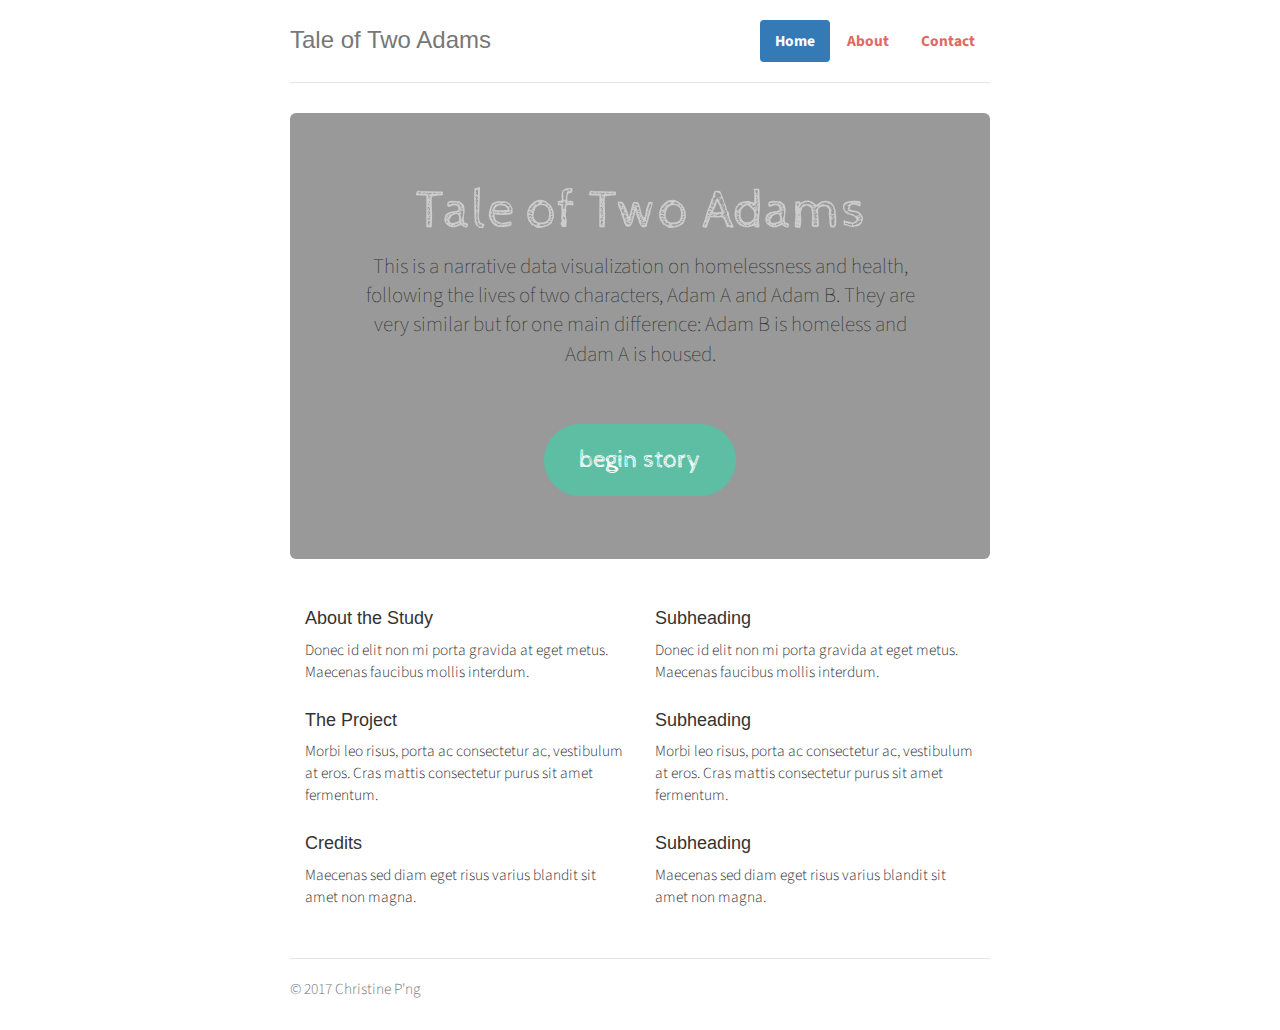
==== index.html @ b91653f2 "initialize" ====
<!DOCTYPE html>
<html lang="en">
  <head>
    <meta charset="utf-8">
    <meta http-equiv="X-UA-Compatible" content="IE=edge">
    <meta name="viewport" content="width=device-width, initial-scale=1">
    <!-- The above 3 meta tags *must* come first in the head; any other head content must come *after* these tags -->
    <meta name="A narrative data visualization on homelessness and health" content="">
    <meta name="Christine P'ng" content="">
    <link rel="icon" href="img/favicon.ico">

    <title>Tale of Two Adams</title>

    <!-- Bootstrap core CSS -->
    <link href="css/bootstrap.min.css" rel="stylesheet">

    <!-- IE10 viewport hack for Surface/desktop Windows 8 bug -->
    <link href="css/ie10-viewport-bug-workaround.css" rel="stylesheet">

    <!-- Custom styles for this template -->
    <link href="css/jumbotron-narrow.css" rel="stylesheet">

    <!-- Just for debugging purposes. Don't actually copy these 2 lines! -->
    <!--[if lt IE 9]><script src="../../assets/js/ie8-responsive-file-warning.js"></script><![endif]-->
    <script src="js/ie-emulation-modes-warning.js"></script>

	<link rel="stylesheet" type="text/css" href="css/style.css">
	<link href="https://fonts.googleapis.com/css?family=Source+Sans+Pro:300, 700" rel="stylesheet">
	<link href="https://fonts.googleapis.com/css?family=Cabin+Sketch" rel="stylesheet">
    <!-- HTML5 shim and Respond.js for IE8 support of HTML5 elements and media queries -->
    <!--[if lt IE 9]>
      <script src="https://oss.maxcdn.com/html5shiv/3.7.3/html5shiv.min.js"></script>
      <script src="https://oss.maxcdn.com/respond/1.4.2/respond.min.js"></script>
    <![endif]-->
  </head>

  <body>

    <div class="container">
      <div class="header clearfix">
        <nav>
          <ul class="nav nav-pills pull-right">
            <li role="presentation" class="active"><a href="#">Home</a></li>
            <li role="presentation"><a href="#">About</a></li>
            <li role="presentation"><a href="#">Contact</a></li>
          </ul>
        </nav>
        <h3 class="text-muted">Tale of Two Adams</h3>
      </div>

      <div class="jumbotron">
        <h1 id="header_pt1">Tale of Two Adams</h1>
        <p class="lead">This is a narrative data visualization on homelessness and health, following the lives of two characters, Adam A and Adam B. They are very similar but for one main difference: Adam B is homeless and Adam A is housed.</p>
        <p><button class="button" href="#" role="button">begin story</button></p>
      </div>

      <div class="row marketing">
        <div class="col-lg-6">
          <h4>About the Study</h4>
          <p>Donec id elit non mi porta gravida at eget metus. Maecenas faucibus mollis interdum.</p>

          <h4>The Project</h4>
          <p>Morbi leo risus, porta ac consectetur ac, vestibulum at eros. Cras mattis consectetur purus sit amet fermentum.</p>

          <h4>Credits</h4>
          <p>Maecenas sed diam eget risus varius blandit sit amet non magna.</p>
        </div>

        <div class="col-lg-6">
          <h4>Subheading</h4>
          <p>Donec id elit non mi porta gravida at eget metus. Maecenas faucibus mollis interdum.</p>

          <h4>Subheading</h4>
          <p>Morbi leo risus, porta ac consectetur ac, vestibulum at eros. Cras mattis consectetur purus sit amet fermentum.</p>

          <h4>Subheading</h4>
          <p>Maecenas sed diam eget risus varius blandit sit amet non magna.</p>
        </div>
      </div>

      <footer class="footer">
        <p>&copy; 2017 Christine P'ng</p>
      </footer>

    </div> <!-- /container -->


    <!-- IE10 viewport hack for Surface/desktop Windows 8 bug -->
    <script src="js/ie10-viewport-bug-workaround.js"></script>
  </body>
</html>
---- css/ie10-viewport-bug-workaround.css ----
/*!
 * IE10 viewport hack for Surface/desktop Windows 8 bug
 * Copyright 2014-2015 Twitter, Inc.
 * Licensed under MIT (https://github.com/twbs/bootstrap/blob/master/LICENSE)
 */

/*
 * See the Getting Started docs for more information:
 * http://getbootstrap.com/getting-started/#support-ie10-width
 */
@-ms-viewport     { width: device-width; }
@-o-viewport      { width: device-width; }
@viewport         { width: device-width; }
---- css/jumbotron-narrow.css ----
/* Space out content a bit */
body {
  padding-top: 20px;
  padding-bottom: 20px;
}

/* Everything but the jumbotron gets side spacing for mobile first views */
.header,
.marketing,
.footer {
  padding-right: 15px;
  padding-left: 15px;
}

/* Custom page header */
.header {
  padding-bottom: 20px;
  border-bottom: 1px solid #e5e5e5;
}
/* Make the masthead heading the same height as the navigation */
.header h3 {
  margin-top: 0;
  margin-bottom: 0;
  line-height: 40px;
}

/* Custom page footer */
.footer {
  padding-top: 19px;
  color: #777;
  border-top: 1px solid #e5e5e5;
}

/* Customize container */
@media (min-width: 768px) {
  .container {
    max-width: 730px;
  }
}
.container-narrow > hr {
  margin: 30px 0;
}

/* Main marketing message and sign up button */
.jumbotron {
  text-align: center;
  border-bottom: 1px solid #e5e5e5;
}
.jumbotron .btn {
  padding: 14px 24px;
  font-size: 21px;
}

/* Supporting marketing content */
.marketing {
  margin: 40px 0;
}
.marketing p + h4 {
  margin-top: 28px;
}

/* Responsive: Portrait tablets and up */
@media screen and (min-width: 768px) {
  /* Remove the padding we set earlier */
  .header,
  .marketing,
  .footer {
    padding-right: 0;
    padding-left: 0;
  }
  /* Space out the masthead */
  .header {
    margin-bottom: 30px;
  }
  /* Remove the bottom border on the jumbotron for visual effect */
  .jumbotron {
    border-bottom: 0;
  }
}
---- css/style.css ----
/*body{
	background: url(../img/splash.jpg) no-repeat center center fixed; 
	-webkit-background-size: cover;
	-moz-background-size: cover;
	-o-background-size: cover;
	background-size: cover;
}*/

.header-content{
	padding-top: 100px;
	text-align: center;
	display: table-cell;
    height: 100%;
    vertical-align: middle;
}

#header-logo{
	width:30%;
	height:auto;
}

.header-outer{
	height: 100%;
    width: 100%;
    display: table;
}

#header_pt1{
	font-family: 'Cabin Sketch', cursive;
	font-size:55px;
	color: #ccc;	
	
}

.v_space{
	margin: 10%;
}

p{
	font-family: 'Source Sans Pro', sans-serif;
	font-weight: 300;
	font-size: 110%;
}

a{
	font-family: 'Source Sans Pro', sans-serif;
	text-decoration: none;
	color:#e16964;
	font-weight: 700;
	font-size: 110%;
}

#intro-wrapper{
	width:100%;
}

#intro{
	margin: 0 auto;
	width:90%;
	color:#ccc;
}

.jumbotron{
	background-color: #999;
}

.button {
	margin-top: 40px;
    background-color: #5ebea4; /* Green */
    border: 3px solid #5ebea4;
    border-radius: 40px;
    color: #fff;
    cursor: pointer;
    padding: 15px 32px;
    text-align: center;
    text-decoration: none;
    display: inline-block;
    font-size: 25px;
    font-family: 'Cabin Sketch', cursive;
}
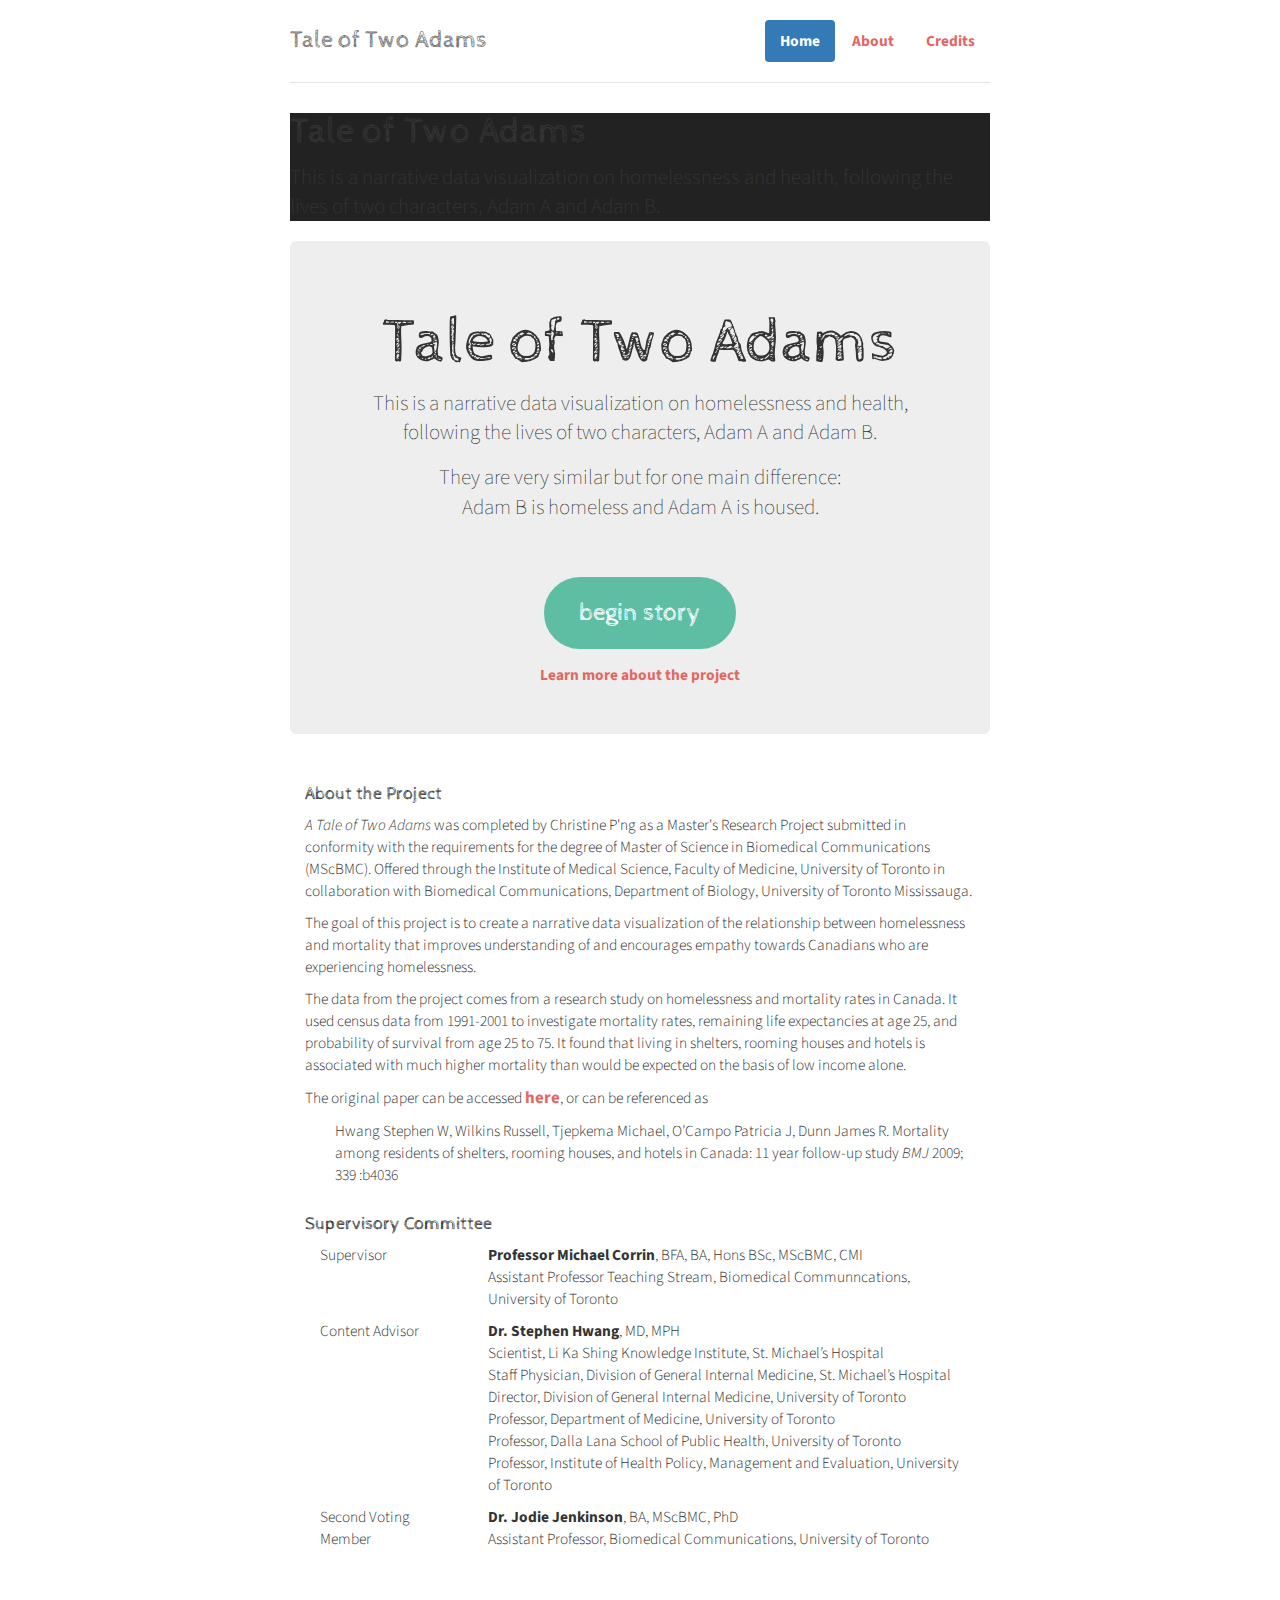
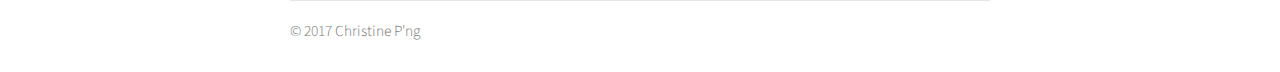
==== commit 6fd9ff58: "adding content" ====
--- a/index.html
+++ b/index.html
@@ -7,7 +7,7 @@
     <!-- The above 3 meta tags *must* come first in the head; any other head content must come *after* these tags -->
     <meta name="A narrative data visualization on homelessness and health" content="">
     <meta name="Christine P'ng" content="">
-    <link rel="icon" href="img/favicon.ico">
+    <link rel="icon" href="img/icon.ico">
 
     <title>Tale of Two Adams</title>
 
@@ -36,46 +36,82 @@
 
   <body>
 
-    <div class="container">
+    <div class="container fancy-font">
       <div class="header clearfix">
         <nav>
           <ul class="nav nav-pills pull-right">
             <li role="presentation" class="active"><a href="#">Home</a></li>
             <li role="presentation"><a href="#">About</a></li>
-            <li role="presentation"><a href="#">Contact</a></li>
+            <li role="presentation"><a href="#">Credits</a></li>
           </ul>
         </nav>
         <h3 class="text-muted">Tale of Two Adams</h3>
       </div>
 
+
+      <div class="home">
+      	<h1 class="fancy-font">Tale of Two Adams</h1>
+        <p class="lead">This is a narrative data visualization on homelessness and health, following the lives of two characters, Adam A and Adam B.</p>
+
+      </div>
+
       <div class="jumbotron">
-        <h1 id="header_pt1">Tale of Two Adams</h1>
-        <p class="lead">This is a narrative data visualization on homelessness and health, following the lives of two characters, Adam A and Adam B. They are very similar but for one main difference: Adam B is homeless and Adam A is housed.</p>
+        <h1 class="fancy-font">Tale of Two Adams</h1>
+        <p class="lead">This is a narrative data visualization on homelessness and health, following the lives of two characters, Adam A and Adam B.</p>
+
+        <p> They are very similar but for one main difference: <br>Adam B is homeless and Adam A is housed.</p>
         <p><button class="button" href="#" role="button">begin story</button></p>
+        <a href="">Learn more about the project</a>
       </div>
 
       <div class="row marketing">
-        <div class="col-lg-6">
-          <h4>About the Study</h4>
-          <p>Donec id elit non mi porta gravida at eget metus. Maecenas faucibus mollis interdum.</p>
+        <div class="col-lg-12">
+          <h4>About the Project</h4>
+          <p><em>A Tale of Two Adams</em> was completed by Christine P'ng as a Master's Research Project submitted in conformity with the requirements for the degree of Master of Science in Biomedical Communications (MScBMC). Offered through the Institute of Medical Science, Faculty of Medicine, University of Toronto in collaboration with Biomedical Communications, Department of Biology, University of Toronto Mississauga.</p>
 
-          <h4>The Project</h4>
-          <p>Morbi leo risus, porta ac consectetur ac, vestibulum at eros. Cras mattis consectetur purus sit amet fermentum.</p>
+          <p>The goal of this project is to create a narrative data visualization of the relationship between homelessness and mortality that improves understanding of and encourages empathy towards Canadians who are experiencing homelessness.</p>
 
-          <h4>Credits</h4>
-          <p>Maecenas sed diam eget risus varius blandit sit amet non magna.</p>
+          <p>The data from the project comes from a research study on homelessness and mortality rates in Canada. It used census data from 1991-2001 to investigate mortality rates, remaining life expectancies at age 25, and probability of survival from age 25 to 75. It found that living in shelters, rooming houses and hotels is associated with much higher mortality than would be expected on the basis of low income alone.</p>
+
+          <p>The original paper can be accessed <a href="http://www.bmj.com/content/339/bmj.b4036">here</a>, or can be referenced as</p>
+          
+		  <p class="indent">Hwang Stephen W, Wilkins Russell, Tjepkema Michael, O’Campo Patricia J, Dunn James R. Mortality among residents of shelters, rooming houses, and hotels in Canada: 11 year follow-up study <em>BMJ</em> 2009; 339 :b4036</p>
+
+          <h4>Supervisory Committee</h4>
+                           
+          <div class="col-lg-3">
+          	<p>Supervisor</p>
+          </div>
+          <div class="col-lg-9">
+			<p><b>Professor Michael Corrin</b>, BFA, BA, Hons BSc, MScBMC, CMI
+			<br>Assistant Professor Teaching Stream, Biomedical Communncations, University of Toronto</p>
+          </div>
+
+          <div class="col-lg-3">
+          	<p>Content Advisor</p>
+          </div>
+          <div class="col-lg-9">
+			<p><b>Dr. Stephen Hwang</b>, MD, MPH
+			<br>Scientist, Li Ka Shing Knowledge Institute, St. Michael’s Hospital
+			<br>Staff Physician, Division of General Internal Medicine, St. Michael’s Hospital
+			<br>Director, Division of General Internal Medicine, University of Toronto
+			<br>Professor, Department of Medicine, University of Toronto
+			<br>Professor, Dalla Lana School of Public Health, University of Toronto
+			<br>Professor, Institute of Health Policy, Management and Evaluation, University of Toronto</p>
+          </div>
+
+          <div class="col-lg-3">
+          	<p>Second Voting Member</p>
+          </div>
+          <div class="col-lg-9">
+			<p><b>Dr. Jodie Jenkinson</b>, BA, MScBMC, PhD
+			<br>Assistant Professor, Biomedical Communications, University of Toronto</p>
+          </div>
+
+          <p></p>
+
         </div>
 
-        <div class="col-lg-6">
-          <h4>Subheading</h4>
-          <p>Donec id elit non mi porta gravida at eget metus. Maecenas faucibus mollis interdum.</p>
-
-          <h4>Subheading</h4>
-          <p>Morbi leo risus, porta ac consectetur ac, vestibulum at eros. Cras mattis consectetur purus sit amet fermentum.</p>
-
-          <h4>Subheading</h4>
-          <p>Maecenas sed diam eget risus varius blandit sit amet non magna.</p>
-        </div>
       </div>
 
       <footer class="footer">
--- a/css/style.css
+++ b/css/style.css
@@ -5,6 +5,11 @@
 	-o-background-size: cover;
 	background-size: cover;
 }*/
+
+
+.fancy-font{
+	font-family: 'Cabin Sketch', cursive;
+}
 
 .header-content{
 	padding-top: 100px;
@@ -60,8 +65,16 @@
 	color:#ccc;
 }
 
-.jumbotron{
-	background-color: #999;
+/*.jumbotron{
+	background-color: #222;
+}*/
+
+.home{
+	background-color: #222;
+}
+
+.indent{
+	margin-left: 30px;
 }
 
 .button {
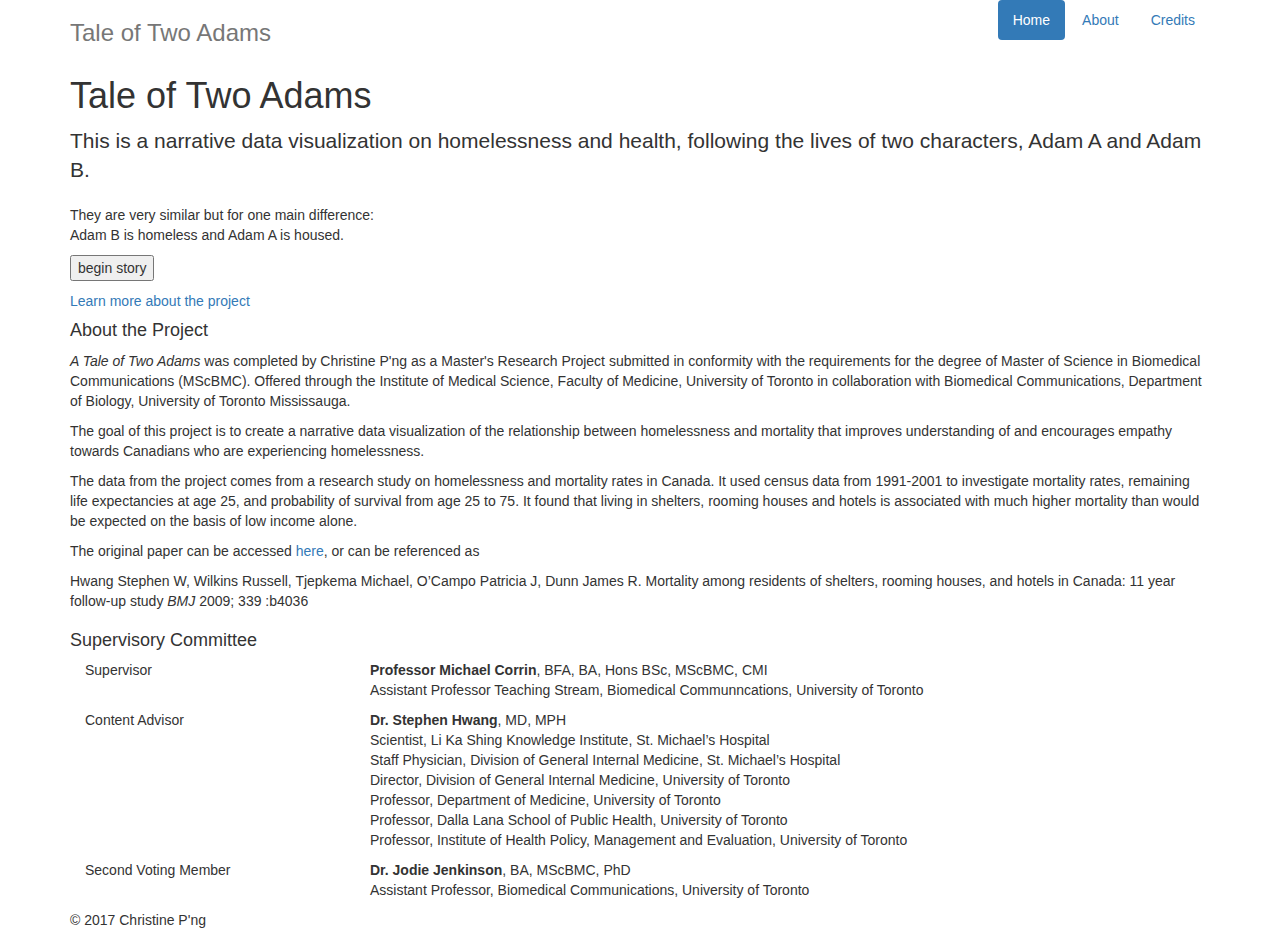
==== commit 9086ff4b: "updating site to use single page layout based on jekyll output" ====
--- a/index.html
+++ b/index.html
@@ -5,8 +5,8 @@
     <meta http-equiv="X-UA-Compatible" content="IE=edge">
     <meta name="viewport" content="width=device-width, initial-scale=1">
     <!-- The above 3 meta tags *must* come first in the head; any other head content must come *after* these tags -->
-    <meta name="A narrative data visualization on homelessness and health" content="">
-    <meta name="Christine P'ng" content="">
+    <meta name="description" content="A narrative data visualization on homelessness and health">
+    <meta name="author" content="Christine P'ng">
     <link rel="icon" href="img/icon.ico">
 
     <title>Tale of Two Adams</title>
@@ -18,7 +18,7 @@
     <link href="css/ie10-viewport-bug-workaround.css" rel="stylesheet">
 
     <!-- Custom styles for this template -->
-    <link href="css/jumbotron-narrow.css" rel="stylesheet">
+    <!-- <link href="css/jumbotron-narrow.css" rel="stylesheet"> -->
 
     <!-- Just for debugging purposes. Don't actually copy these 2 lines! -->
     <!--[if lt IE 9]><script src="../../assets/js/ie8-responsive-file-warning.js"></script><![endif]-->
@@ -34,7 +34,7 @@
     <![endif]-->
   </head>
 
-  <body>
+  <body id="page-top">
 
     <div class="container fancy-font">
       <div class="header clearfix">
@@ -49,21 +49,22 @@
       </div>
 
 
-      <div class="home">
-      	<h1 class="fancy-font">Tale of Two Adams</h1>
-        <p class="lead">This is a narrative data visualization on homelessness and health, following the lives of two characters, Adam A and Adam B.</p>
-
-      </div>
-
-      <div class="jumbotron">
+    <header>
+    <div class="header-content">
+        <div class="header-content-inner" >
+      <!-- <div class="jumbotron"> -->
         <h1 class="fancy-font">Tale of Two Adams</h1>
         <p class="lead">This is a narrative data visualization on homelessness and health, following the lives of two characters, Adam A and Adam B.</p>
 
         <p> They are very similar but for one main difference: <br>Adam B is homeless and Adam A is housed.</p>
         <p><button class="button" href="#" role="button">begin story</button></p>
         <a href="">Learn more about the project</a>
+      <!-- </div> -->
       </div>
+      </div>
+	</header>
 
+	<section id="about">
       <div class="row marketing">
         <div class="col-lg-12">
           <h4>About the Project</h4>
@@ -76,7 +77,13 @@
           <p>The original paper can be accessed <a href="http://www.bmj.com/content/339/bmj.b4036">here</a>, or can be referenced as</p>
           
 		  <p class="indent">Hwang Stephen W, Wilkins Russell, Tjepkema Michael, O’Campo Patricia J, Dunn James R. Mortality among residents of shelters, rooming houses, and hotels in Canada: 11 year follow-up study <em>BMJ</em> 2009; 339 :b4036</p>
+ 			</div>
+      	</div>
+      </section>
 
+      <section id="committee">
+		<div class="row marketing">
+        <div class="col-lg-12">
           <h4>Supervisory Committee</h4>
                            
           <div class="col-lg-3">
@@ -107,12 +114,9 @@
 			<p><b>Dr. Jodie Jenkinson</b>, BA, MScBMC, PhD
 			<br>Assistant Professor, Biomedical Communications, University of Toronto</p>
           </div>
-
-          <p></p>
-
         </div>
-
       </div>
+     </section>
 
       <footer class="footer">
         <p>&copy; 2017 Christine P'ng</p>
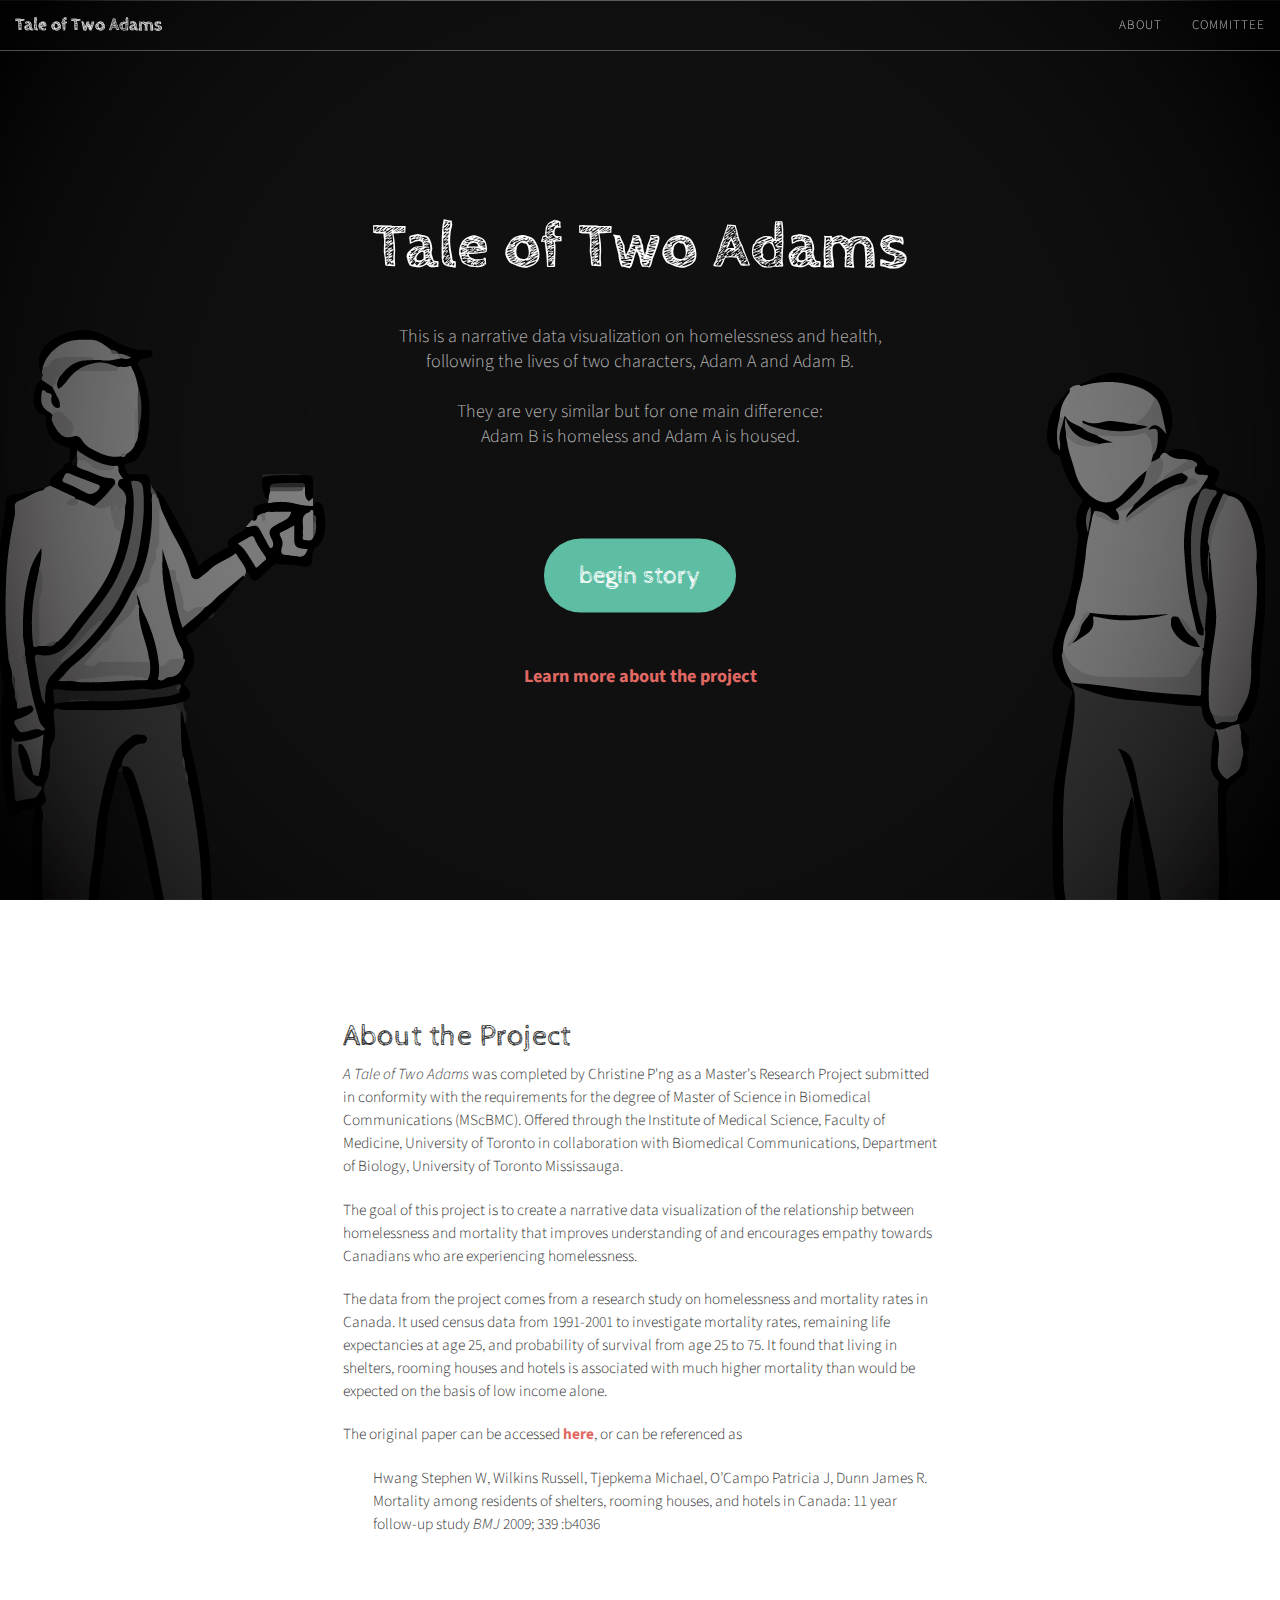
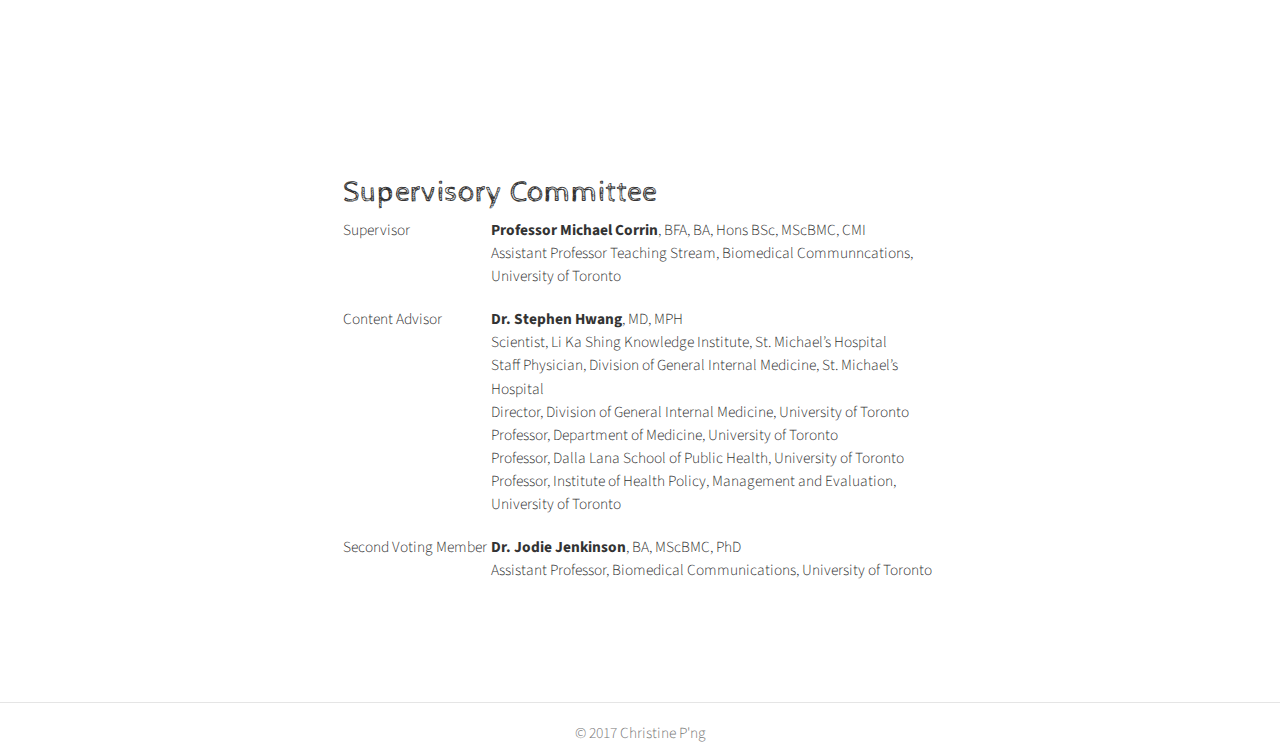
==== commit 636cdd61: "removing previous versions" ====
--- a/index.html
+++ b/index.html
@@ -1,131 +1,177 @@
 <!DOCTYPE html>
 <html lang="en">
-  <head>
+
+<head>
+
     <meta charset="utf-8">
     <meta http-equiv="X-UA-Compatible" content="IE=edge">
     <meta name="viewport" content="width=device-width, initial-scale=1">
-    <!-- The above 3 meta tags *must* come first in the head; any other head content must come *after* these tags -->
     <meta name="description" content="A narrative data visualization on homelessness and health">
     <meta name="author" content="Christine P'ng">
     <link rel="icon" href="img/icon.ico">
 
+
     <title>Tale of Two Adams</title>
 
-    <!-- Bootstrap core CSS -->
-    <link href="css/bootstrap.min.css" rel="stylesheet">
+    <!-- Bootstrap Core CSS -->
+    <link rel="stylesheet" href="css/bootstrap.min.css" type="text/css">
 
-    <!-- IE10 viewport hack for Surface/desktop Windows 8 bug -->
-    <link href="css/ie10-viewport-bug-workaround.css" rel="stylesheet">
+    <!-- Custom Fonts -->
+    <link href="https://fonts.googleapis.com/css?family=Source+Sans+Pro:300, 700" rel="stylesheet">
+    <link href="https://fonts.googleapis.com/css?family=Cabin+Sketch" rel="stylesheet">
+    <!-- <link rel="stylesheet" href="font-awesome/css/font-awesome.min.css" type="text/css"> -->
 
-    <!-- Custom styles for this template -->
-    <!-- <link href="css/jumbotron-narrow.css" rel="stylesheet"> -->
+    <!-- Plugin CSS -->
+    <link rel="stylesheet" href="css/animate.min.css" type="text/css">
 
-    <!-- Just for debugging purposes. Don't actually copy these 2 lines! -->
-    <!--[if lt IE 9]><script src="../../assets/js/ie8-responsive-file-warning.js"></script><![endif]-->
-    <script src="js/ie-emulation-modes-warning.js"></script>
+    <!-- Custom CSS -->
+    <link rel="stylesheet" href="css/main.css" type="text/css">
+    <link rel="stylesheet" href="css/custom.css" type="text/css">
 
-	<link rel="stylesheet" type="text/css" href="css/style.css">
-	<link href="https://fonts.googleapis.com/css?family=Source+Sans+Pro:300, 700" rel="stylesheet">
-	<link href="https://fonts.googleapis.com/css?family=Cabin+Sketch" rel="stylesheet">
-    <!-- HTML5 shim and Respond.js for IE8 support of HTML5 elements and media queries -->
+    <!-- HTML5 Shim and Respond.js IE8 support of HTML5 elements and media queries -->
+    <!-- WARNING: Respond.js doesn't work if you view the page via file:// -->
     <!--[if lt IE 9]>
-      <script src="https://oss.maxcdn.com/html5shiv/3.7.3/html5shiv.min.js"></script>
-      <script src="https://oss.maxcdn.com/respond/1.4.2/respond.min.js"></script>
+        <script src="https://oss.maxcdn.com/libs/html5shiv/3.7.0/html5shiv.js"></script>
+        <script src="https://oss.maxcdn.com/libs/respond.js/1.4.2/respond.min.js"></script>
     <![endif]-->
-  </head>
 
-  <body id="page-top">
-
-    <div class="container fancy-font">
-      <div class="header clearfix">
-        <nav>
-          <ul class="nav nav-pills pull-right">
-            <li role="presentation" class="active"><a href="#">Home</a></li>
-            <li role="presentation"><a href="#">About</a></li>
-            <li role="presentation"><a href="#">Credits</a></li>
-          </ul>
-        </nav>
-        <h3 class="text-muted">Tale of Two Adams</h3>
-      </div>
+</head>
 
 
-    <header>
-    <div class="header-content">
+<body id="page-top">
+  <nav id="mainNav" class="navbar navbar-default navbar-fixed-top bg-inverse">
+    <div class="container-fluid">
+        <!-- Brand and toggle get grouped for better mobile display -->
+        <div class="navbar-header">
+            <button type="button" class="navbar-toggle collapsed" data-toggle="collapse" data-target="#bs-example-navbar-collapse-1">
+                <span class="sr-only">Toggle navigation</span>
+                <span class="icon-bar"></span>
+                <span class="icon-bar"></span>
+                <span class="icon-bar"></span>
+            </button> 
+            <a class="navbar-brand page-scroll fancy-font" href="#page-top" style="font-family: 'Cabin Sketch', cursive; text-transform: initial;" >Tale of Two Adams</a>
+        </div>
+
+        <!-- Collect the nav links, forms, and other content for toggling -->
+        <div class="collapse navbar-collapse" id="bs-example-navbar-collapse-1">
+            <ul class="nav navbar-nav navbar-right">
+                <li>
+                    <a class="page-scroll" href="#about" style="font-weight: 300;">About</a>
+                </li>
+
+                <li>
+                    <a class="page-scroll" href="#committee" style="font-weight: 300;">Committee</a>
+                </li>
+                
+            </ul>
+        </div>
+        <!-- /.navbar-collapse -->
+    </div>
+    <!-- /.container-fluid -->
+</nav>
+
+  <header>
+	  <div class="header-content">
         <div class="header-content-inner" >
-      <!-- <div class="jumbotron"> -->
-        <h1 class="fancy-font">Tale of Two Adams</h1>
-        <p class="lead">This is a narrative data visualization on homelessness and health, following the lives of two characters, Adam A and Adam B.</p>
+            <h1 class="display-1 fancy-font" style="color:white; text-transform: initial;">Tale of Two Adams</h1>
+            <!-- <hr> -->
+            <br>
+            <br>
+            <p class="lead">This is a narrative data visualization on homelessness and health, <br>following the lives of two characters, Adam A and Adam B.
+            <br><br>They are very similar but for one main difference: <br>Adam B is homeless and Adam A is housed.</p>
+            
+            <p><button class="button" href="#" role="button">begin story</button></p>
+            
+            <a class="page-scroll" href="#about" style="text-decoration: none; color:#e16964; font-size: 130%;">Learn more about the project</a>
+            <!-- <a href="#portfolio" class="page-scroll"><i class="fa fa-3x fa-arrow-down enter-link"></i></a> -->
+           
+            <div class="vertical_space"></div>
 
-        <p> They are very similar but for one main difference: <br>Adam B is homeless and Adam A is housed.</p>
-        <p><button class="button" href="#" role="button">begin story</button></p>
-        <a href="">Learn more about the project</a>
-      <!-- </div> -->
-      </div>
-      </div>
-	</header>
+        </div>
+    </div>
+</header>
 
-	<section id="about">
-      <div class="row marketing">
-        <div class="col-lg-12">
-          <h4>About the Project</h4>
+  <section id="about">
+	
+	<div class="container-fluid">
+ 		<div class="row no-gutter col-lg-6 col-lg-offset-3 col-sm-8 col-sm-offset-2">
+ 			 
+      
+          <h2 class="fancy-font">About the Project</h2>
           <p><em>A Tale of Two Adams</em> was completed by Christine P'ng as a Master's Research Project submitted in conformity with the requirements for the degree of Master of Science in Biomedical Communications (MScBMC). Offered through the Institute of Medical Science, Faculty of Medicine, University of Toronto in collaboration with Biomedical Communications, Department of Biology, University of Toronto Mississauga.</p>
 
           <p>The goal of this project is to create a narrative data visualization of the relationship between homelessness and mortality that improves understanding of and encourages empathy towards Canadians who are experiencing homelessness.</p>
 
           <p>The data from the project comes from a research study on homelessness and mortality rates in Canada. It used census data from 1991-2001 to investigate mortality rates, remaining life expectancies at age 25, and probability of survival from age 25 to 75. It found that living in shelters, rooming houses and hotels is associated with much higher mortality than would be expected on the basis of low income alone.</p>
 
-          <p>The original paper can be accessed <a href="http://www.bmj.com/content/339/bmj.b4036">here</a>, or can be referenced as</p>
+          <p>The original paper can be accessed <a href="http://www.bmj.com/content/339/bmj.b4036" style="text-decoration: none; color:#e16964;">here</a>, or can be referenced as</p>
           
-		  <p class="indent">Hwang Stephen W, Wilkins Russell, Tjepkema Michael, O’Campo Patricia J, Dunn James R. Mortality among residents of shelters, rooming houses, and hotels in Canada: 11 year follow-up study <em>BMJ</em> 2009; 339 :b4036</p>
- 			</div>
-      	</div>
-      </section>
+          <p class="indent">Hwang Stephen W, Wilkins Russell, Tjepkema Michael, O’Campo Patricia J, Dunn James R. Mortality among residents of shelters, rooming houses, and hotels in Canada: 11 year follow-up study <em>BMJ</em> 2009; 339 :b4036</p>
+      </div>
+        
+ 		</div>
+ 	</div>
 
-      <section id="committee">
-		<div class="row marketing">
-        <div class="col-lg-12">
-          <h4>Supervisory Committee</h4>
+</section>
+
+<section id="committee">
+  <div class="container-fluid">
+	 <div class="row no-gutter col-lg-6 col-lg-offset-3 col-sm-8 col-sm-offset-2">
+
+	     <h2 class="fancy-font">Supervisory Committee</h2>
                            
-          <div class="col-lg-3">
-          	<p>Supervisor</p>
+          <div class="col-xs-3">
+            <p>Supervisor</p>
           </div>
-          <div class="col-lg-9">
-			<p><b>Professor Michael Corrin</b>, BFA, BA, Hons BSc, MScBMC, CMI
-			<br>Assistant Professor Teaching Stream, Biomedical Communncations, University of Toronto</p>
+          <div class="col-xs-9">
+            <p><b>Professor Michael Corrin</b>, BFA, BA, Hons BSc, MScBMC, CMI
+            <br>Assistant Professor Teaching Stream, Biomedical Communncations, University of Toronto</p>
           </div>
 
-          <div class="col-lg-3">
-          	<p>Content Advisor</p>
+          <div class="col-xs-3">
+            <p>Content Advisor</p>
           </div>
-          <div class="col-lg-9">
-			<p><b>Dr. Stephen Hwang</b>, MD, MPH
-			<br>Scientist, Li Ka Shing Knowledge Institute, St. Michael’s Hospital
-			<br>Staff Physician, Division of General Internal Medicine, St. Michael’s Hospital
-			<br>Director, Division of General Internal Medicine, University of Toronto
-			<br>Professor, Department of Medicine, University of Toronto
-			<br>Professor, Dalla Lana School of Public Health, University of Toronto
-			<br>Professor, Institute of Health Policy, Management and Evaluation, University of Toronto</p>
+          <div class="col-xs-9">
+            <p><b>Dr. Stephen Hwang</b>, MD, MPH
+            <br>Scientist, Li Ka Shing Knowledge Institute, St. Michael’s Hospital
+            <br>Staff Physician, Division of General Internal Medicine, St. Michael’s Hospital
+            <br>Director, Division of General Internal Medicine, University of Toronto
+            <br>Professor, Department of Medicine, University of Toronto
+            <br>Professor, Dalla Lana School of Public Health, University of Toronto
+            <br>Professor, Institute of Health Policy, Management and Evaluation, University of Toronto</p>
           </div>
 
-          <div class="col-lg-3">
-          	<p>Second Voting Member</p>
+          <div class="col-xs-3">
+            <p>Second Voting Member</p>
           </div>
-          <div class="col-lg-9">
-			<p><b>Dr. Jodie Jenkinson</b>, BA, MScBMC, PhD
-			<br>Assistant Professor, Biomedical Communications, University of Toronto</p>
+          <div class="col-xs-9">
+            <p><b>Dr. Jodie Jenkinson</b>, BA, MScBMC, PhD
+            <br>Assistant Professor, Biomedical Communications, University of Toronto</p>
           </div>
         </div>
-      </div>
-     </section>
+	   </div>
+  </div>
+</section>
 
-      <footer class="footer">
-        <p>&copy; 2017 Christine P'ng</p>
-      </footer>
+<footer class="footer text-center">
+  <p>&copy; 2017 Christine P'ng</p>
+</footer>
 
-    </div> <!-- /container -->
+<!-- jQuery -->
+<script src="js/jquery.js"></script>
 
+<!-- Bootstrap Core JavaScript -->
+<script src="js/bootstrap.min.js"></script>
 
-    <!-- IE10 viewport hack for Surface/desktop Windows 8 bug -->
-    <script src="js/ie10-viewport-bug-workaround.js"></script>
-  </body>
+<!-- Plugin JavaScript -->
+<script src="js/jquery.easing.min.js"></script>
+<script src="js/jquery.fittext.js"></script>
+<script src="js/wow.min.js"></script>
+
+<!-- Custom Theme JavaScript -->
+<script src="js/creative.js"></script>
+
+</body>
+
 </html>
+
--- a/css/main.css
+++ b/css/main.css
@@ -0,0 +1,302 @@
+html,
+body {
+  height: 100%;
+  width: 100%; }
+
+body {
+  font-family: 'Merriweather', 'Helvetica Neue', Arial, sans-serif; }
+
+hr {
+  border-color: #5ebea4;
+  border-width: 3px;
+  max-width: 50px; }
+
+hr.light {
+  border-color: white; }
+
+a {
+  -webkit-transition: all 0.35s;
+  -moz-transition: all 0.35s;
+  transition: all 0.35s;
+  color: #5ebea4; }
+  a:hover, a:focus {
+    color: #438690; }
+
+h1,
+h2,
+h3,
+h4,
+h5,
+h6 {
+  font-family: 'Open Sans', 'Helvetica Neue', Arial, sans-serif; }
+
+p {
+  font-size: 16px;
+  line-height: 1.5;
+  margin-bottom: 20px; }
+
+.bg-primary {
+  background-color: #5ebea4; }
+
+.bg-dark {
+  background-color: #222;
+  color: white; }
+
+.text-faded {
+  color: rgba(255, 255, 255, 0.7); }
+
+section {
+  padding: 100px 0; }
+
+aside {
+  padding: 50px 0; }
+
+.no-padding {
+  padding: 0; }
+
+.navbar-default {
+  background-color: white;
+  border-color: rgba(34, 34, 34, 0.5);
+  font-family: 'Open Sans', 'Helvetica Neue', Arial, sans-serif;
+  -webkit-transition: all 0.35s;
+  -moz-transition: all 0.35s;
+  transition: all 0.35s; }
+  .navbar-default .navbar-header .navbar-brand {
+    color: #5ebea4;
+    font-family: 'Open Sans', 'Helvetica Neue', Arial, sans-serif;
+    font-weight: 700;
+    text-transform: uppercase; }
+    .navbar-default .navbar-header .navbar-brand:hover, .navbar-default .navbar-header .navbar-brand:focus {
+      color: #438690; }
+  .navbar-default .nav > li > a,
+  .navbar-default .nav > li > a:focus {
+    text-transform: uppercase;
+    font-weight: 700;
+    font-size: 13px;
+    color: #222; }
+    .navbar-default .nav > li > a:hover,
+    .navbar-default .nav > li > a:focus:hover {
+      color: #5ebea4; }
+  .navbar-default .nav > li.active > a,
+  .navbar-default .nav > li.active > a:focus {
+    color: #5ebea4 !important;
+    background-color: transparent; }
+    .navbar-default .nav > li.active > a:hover,
+    .navbar-default .nav > li.active > a:focus:hover {
+      background-color: transparent; }
+  @media (min-width: 768px) {
+    .navbar-default {
+      background-color: transparent;
+      border-color: rgba(255, 255, 255, 0.3); }
+      .navbar-default .navbar-header .navbar-brand {
+        color: rgba(255, 255, 255, 0.7); }
+        .navbar-default .navbar-header .navbar-brand:hover, .navbar-default .navbar-header .navbar-brand:focus {
+          color: white; }
+      .navbar-default .nav > li > a,
+      .navbar-default .nav > li > a:focus {
+        color: rgba(255, 255, 255, 0.7); }
+        .navbar-default .nav > li > a:hover,
+        .navbar-default .nav > li > a:focus:hover {
+          color: white; }
+      .navbar-default.affix {
+        background-color: white;
+        border-color: rgba(34, 34, 34, 0.5); }
+        .navbar-default.affix .navbar-header .navbar-brand {
+          color: #5ebea4;
+          font-size: 14px; }
+          .navbar-default.affix .navbar-header .navbar-brand:hover, .navbar-default.affix .navbar-header .navbar-brand:focus {
+            color: #438690; }
+        .navbar-default.affix .nav > li > a,
+        .navbar-default.affix .nav > li > a:focus {
+          color: #222; }
+          .navbar-default.affix .nav > li > a:hover,
+          .navbar-default.affix .nav > li > a:focus:hover {
+            color: #5ebea4; } }
+
+header {
+  position: relative;
+  width: 100%;
+  min-height: auto;
+  -webkit-background-size: cover;
+  -moz-background-size: cover;
+  background-size: cover;
+  -o-background-size: cover;
+  background-position: center;
+  background-image: url("../img/header.jpg");
+  text-align: center;
+  color: white; }
+  header .header-content {
+    position: relative;
+    text-align: center;
+    padding: 100px 15px 100px;
+    width: 100%; }
+    header .header-content .header-content-inner h1 {
+      font-weight: 700;
+      text-transform: uppercase;
+      margin-top: 0;
+      margin-bottom: 0; }
+    header .header-content .header-content-inner hr {
+      margin: 30px auto; }
+    header .header-content .header-content-inner p {
+      font-weight: 300;
+      color: rgba(255, 255, 255, 0.7);
+      font-size: 16px;
+      margin-bottom: 50px; }
+  @media (min-width: 768px) {
+    header {
+      min-height: 100%; }
+      header .header-content {
+        position: absolute;
+        top: 50%;
+        -webkit-transform: translateY(-50%);
+        -ms-transform: translateY(-50%);
+        transform: translateY(-50%);
+        padding: 0 50px; }
+        header .header-content .header-content-inner {
+          max-width: 1000px;
+          margin-left: auto;
+          margin-right: auto; }
+          header .header-content .header-content-inner p {
+            font-size: 18px;
+            max-width: 80%;
+            margin-left: auto;
+            margin-right: auto; } }
+
+.section-heading {
+  margin-top: 0; }
+
+.service-box {
+  max-width: 400px;
+  margin: 50px auto 0; }
+  @media (min-width: 992px) {
+    .service-box {
+      margin: 20px auto 0; } }
+  .service-box p {
+    margin-bottom: 0; }
+
+.portfolio-box {
+  position: relative;
+  display: block;
+  max-width: 650px;
+  margin: 0 auto; }
+  .portfolio-box .portfolio-box-caption {
+    color: white;
+    opacity: 0;
+    display: block;
+    background: rgba(86, 164, 176, 0.9);
+    position: absolute;
+    bottom: 0;
+    text-align: center;
+    width: 100%;
+    height: 100%;
+    -webkit-transition: all 0.35s;
+    -moz-transition: all 0.35s;
+    transition: all 0.35s; }
+    .portfolio-box .portfolio-box-caption .portfolio-box-caption-content {
+      width: 100%;
+      text-align: center;
+      position: absolute;
+      top: 50%;
+      transform: translateY(-50%); }
+      .portfolio-box .portfolio-box-caption .portfolio-box-caption-content .project-category,
+      .portfolio-box .portfolio-box-caption .portfolio-box-caption-content .project-name {
+        font-family: 'Open Sans', 'Helvetica Neue', Arial, sans-serif;
+        padding: 0 15px; }
+      .portfolio-box .portfolio-box-caption .portfolio-box-caption-content .project-category {
+        text-transform: uppercase;
+        font-weight: 600;
+        font-size: 14px; }
+      .portfolio-box .portfolio-box-caption .portfolio-box-caption-content .project-name {
+        font-size: 18px; }
+  .portfolio-box:hover .portfolio-box-caption {
+    opacity: 1; }
+  @media (min-width: 768px) {
+    .portfolio-box .portfolio-box-caption .portfolio-box-caption-content .project-category {
+      font-size: 16px; }
+    .portfolio-box .portfolio-box-caption .portfolio-box-caption-content .project-name {
+      font-size: 22px; } }
+
+.call-to-action h2 {
+  margin: 0 auto 20px; }
+
+.text-primary {
+  color: #5ebea4; }
+
+.no-gutter > [class*='col-'] {
+  padding-right: 0;
+  padding-left: 0; }
+
+.btn-default {
+  color: #222;
+  background-color: white;
+  border-color: white;
+  -webkit-transition: all 0.35s;
+  -moz-transition: all 0.35s;
+  transition: all 0.35s; }
+  .btn-default:hover, .btn-default:focus, .btn-default.focus, .btn-default:active, .btn-default.active, .open > .dropdown-toggle .btn-default {
+    color: #222;
+    background-color: #f2f2f2;
+    border-color: #ededed; }
+  .btn-default:active, .btn-default.active, .open > .dropdown-toggle .btn-default {
+    background-image: none; }
+  .btn-default.disabled, .btn-default.disabled:hover, .btn-default.disabled:focus, .btn-default.disabled.focus, .btn-default.disabled:active, .btn-default.disabled.active, .btn-default[disabled], .btn-default[disabled]:hover, .btn-default[disabled]:focus, .btn-default[disabled].focus, .btn-default[disabled]:active, .btn-default[disabled].active, fieldset[disabled] .btn-default, fieldset[disabled] .btn-default:hover, fieldset[disabled] .btn-default:focus, fieldset[disabled] .btn-default.focus, fieldset[disabled] .btn-default:active, fieldset[disabled] .btn-default.active {
+    background-color: white;
+    border-color: white; }
+  .btn-default .badge {
+    color: white;
+    background-color: #222; }
+
+.btn-primary {
+  color: white;
+  background-color: #5ebea4;
+  border-color: #5ebea4;
+  -webkit-transition: all 0.35s;
+  -moz-transition: all 0.35s;
+  transition: all 0.35s; }
+  .btn-primary:hover, .btn-primary:focus, .btn-primary.focus, .btn-primary:active, .btn-primary.active, .open > .dropdown-toggle .btn-primary {
+    color: white;
+    background-color: #4b96a1;
+    border-color: #488f9a; }
+  .btn-primary:active, .btn-primary.active, .open > .dropdown-toggle .btn-primary {
+    background-image: none; }
+  .btn-primary.disabled, .btn-primary.disabled:hover, .btn-primary.disabled:focus, .btn-primary.disabled.focus, .btn-primary.disabled:active, .btn-primary.disabled.active, .btn-primary[disabled], .btn-primary[disabled]:hover, .btn-primary[disabled]:focus, .btn-primary[disabled].focus, .btn-primary[disabled]:active, .btn-primary[disabled].active, fieldset[disabled] .btn-primary, fieldset[disabled] .btn-primary:hover, fieldset[disabled] .btn-primary:focus, fieldset[disabled] .btn-primary.focus, fieldset[disabled] .btn-primary:active, fieldset[disabled] .btn-primary.active {
+    background-color: #5ebea4;
+    border-color: #5ebea4; }
+  .btn-primary .badge {
+    color: #5ebea4;
+    background-color: white; }
+
+.btn {
+  font-family: 'Open Sans', 'Helvetica Neue', Arial, sans-serif;
+  border: none;
+  border-radius: 300px;
+  font-weight: 700;
+  text-transform: uppercase; }
+
+.btn-xl {
+  padding: 15px 30px; }
+
+#contact .fa {
+  color: #222;
+  font-size: 4em; }
+
+::-moz-selection {
+  color: white;
+  text-shadow: none;
+  background: #222; }
+
+::selection {
+  color: white;
+  text-shadow: none;
+  background: #222; }
+
+img::selection {
+  color: white;
+  background: transparent; }
+
+img::-moz-selection {
+  color: white;
+  background: transparent; }
+
+body {
+  -webkit-tap-highlight-color: #222; }
--- a/css/custom.css
+++ b/css/custom.css
@@ -0,0 +1,48 @@
+.fancy-font{
+  font-family: 'Cabin Sketch', cursive;
+}
+
+.button {
+  margin-top: 40px;
+  background-color: #5ebea4; /* Green */
+  border: 3px solid #5ebea4;
+  border-radius: 40px;
+  color: #fff;
+  cursor: pointer;
+  padding: 15px 32px;
+  text-align: center;
+  text-decoration: none;
+  display: inline-block;
+  font-size: 25px;
+  font-family: 'Cabin Sketch', cursive;
+}
+
+.indent{
+  margin-left: 30px;
+}
+
+.footer {
+  padding-top: 19px;
+  color: #777;
+  border-top: 1px solid #e5e5e5;
+}
+
+a{
+  font-family: 'Source Sans Pro', sans-serif;
+  text-decoration: none;
+  color:#e16964;
+  font-weight: 700;
+  /*font-size: 130%;*/
+}
+
+p{
+  font-family: 'Source Sans Pro', sans-serif;
+  font-weight: 300;
+  font-size: 110%;
+}
+
+.nav{
+  font-size: 100%; 
+  font-weight: 300;
+  letter-spacing: 1px;
+}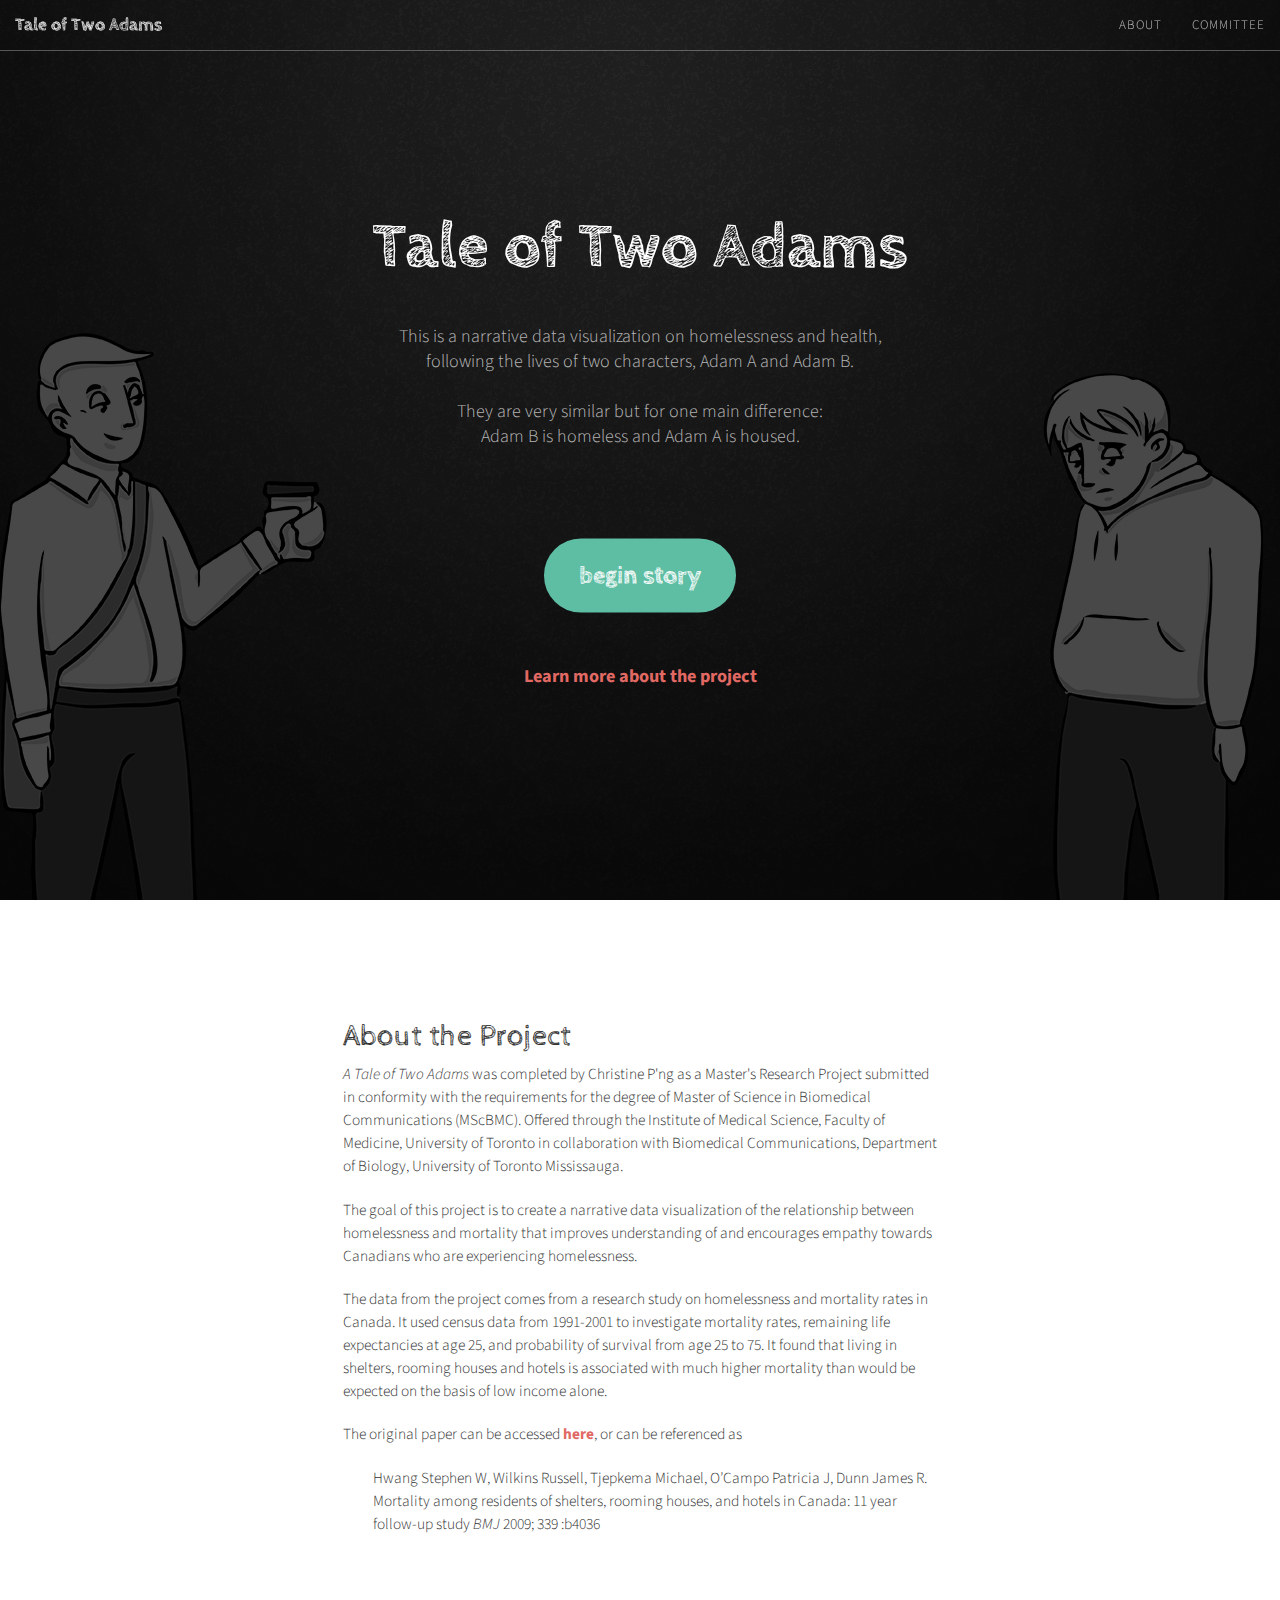
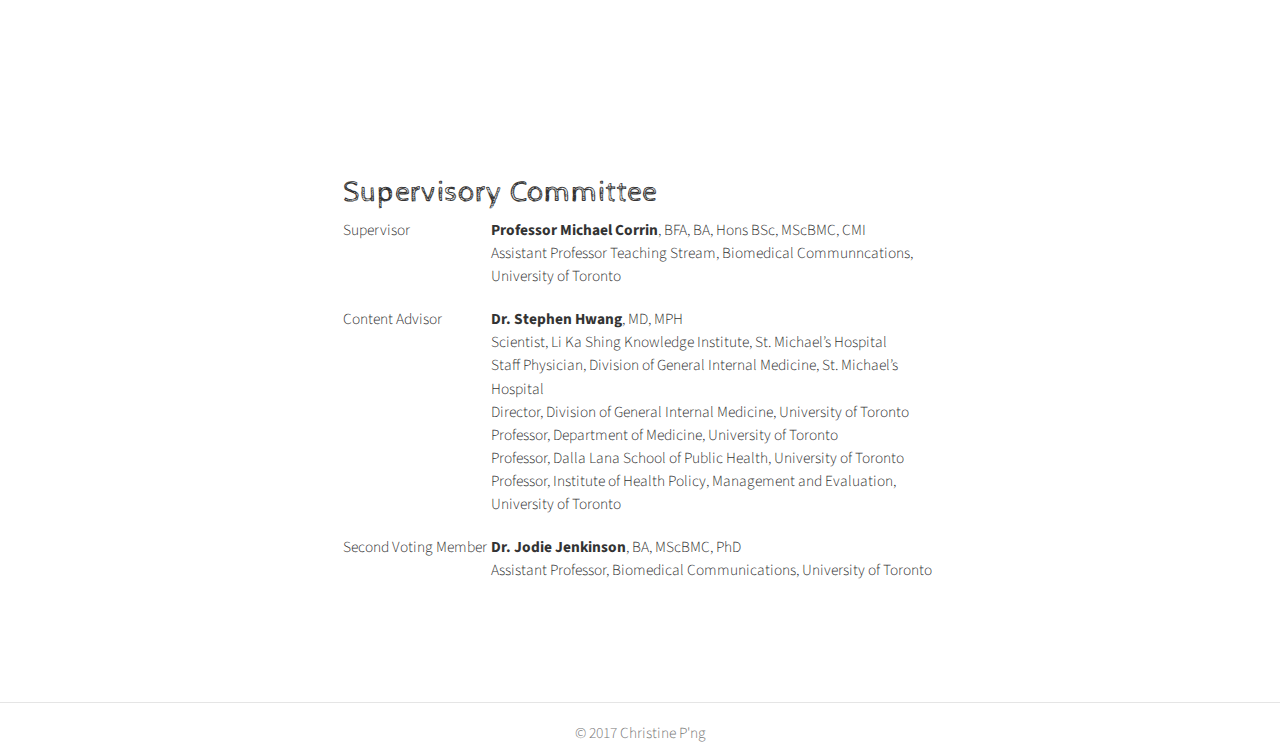
==== commit f48605a5: "update link" ====
--- a/index.html
+++ b/index.html
@@ -80,7 +80,7 @@
             <p class="lead">This is a narrative data visualization on homelessness and health, <br>following the lives of two characters, Adam A and Adam B.
             <br><br>They are very similar but for one main difference: <br>Adam B is homeless and Adam A is housed.</p>
             
-            <p><button class="button" href="#" role="button">begin story</button></p>
+            <p><a href="taleoftwoadams.html"><button class="button" role="button">begin story</button></a></p>
             
             <a class="page-scroll" href="#about" style="text-decoration: none; color:#e16964; font-size: 130%;">Learn more about the project</a>
             <!-- <a href="#portfolio" class="page-scroll"><i class="fa fa-3x fa-arrow-down enter-link"></i></a> -->
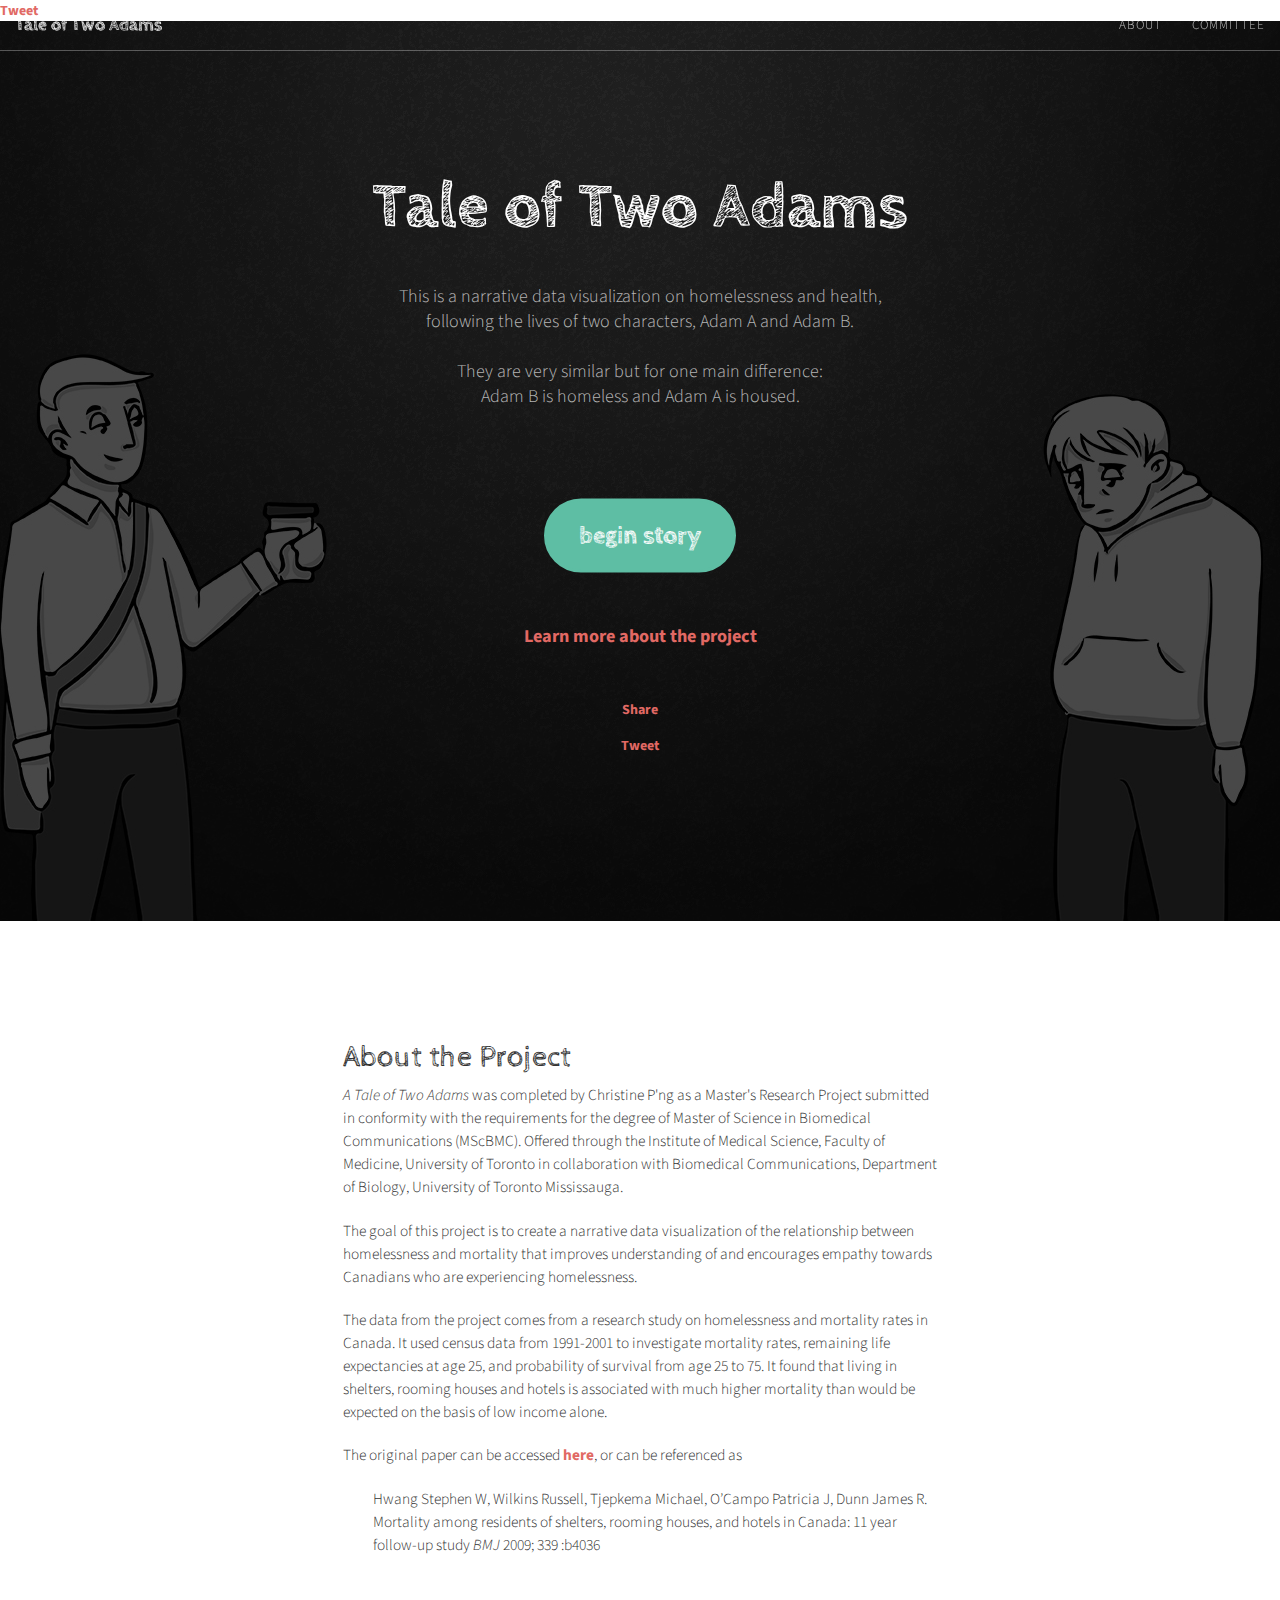
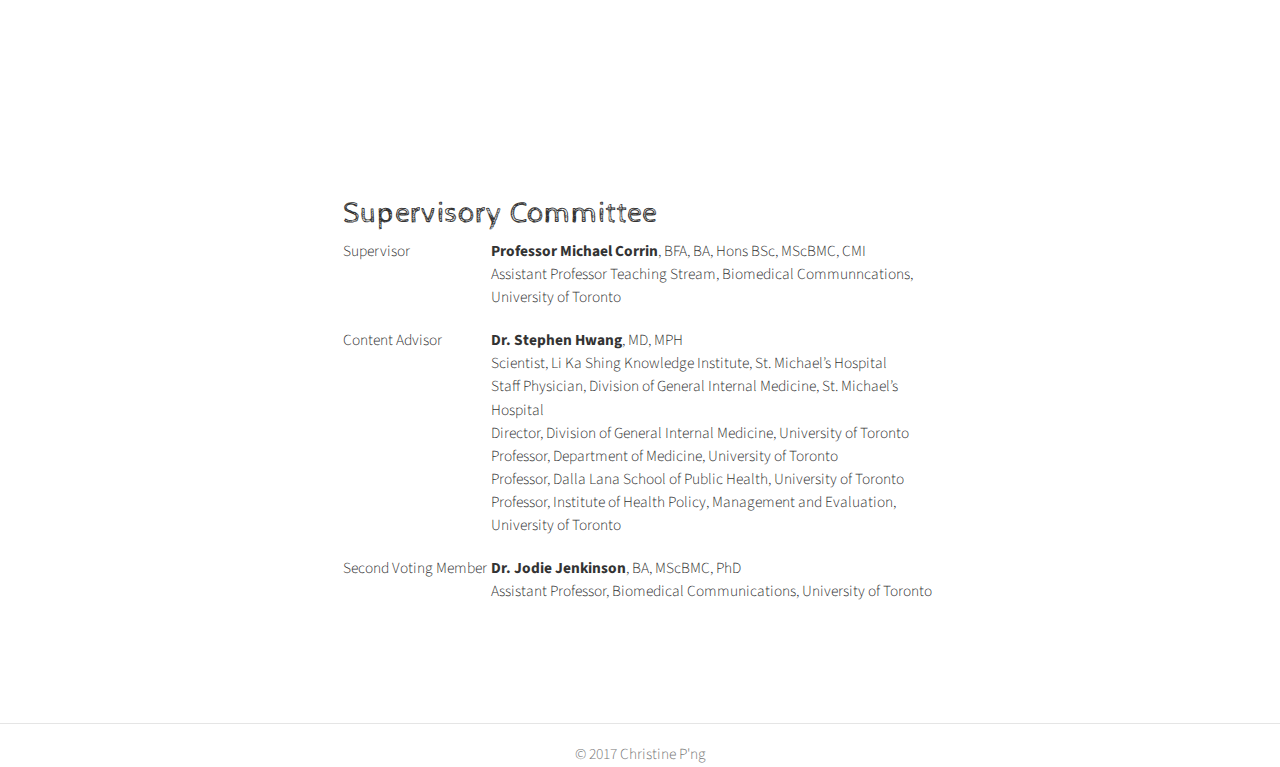
==== commit ba0fdd4a: "added share buttons" ====
--- a/index.html
+++ b/index.html
@@ -10,6 +10,13 @@
     <meta name="author" content="Christine P'ng">
     <link rel="icon" href="img/icon.ico">
 
+    <!-- Sharing links -->
+    <meta property="og:url"           content="http://www.taleoftwoadams.com" />
+  <meta property="og:type"          content="website" />
+  <meta property="og:title"         content="Tale of Two Adams" />
+  <meta property="og:description"   content="A narrative data visualization about homelessness and health" />
+  <!-- <meta property="og:image"         content="http://www.your-domain.com/path/image.jpg" /> -->
+
 
     <title>Tale of Two Adams</title>
 
@@ -19,7 +26,7 @@
     <!-- Custom Fonts -->
     <link href="https://fonts.googleapis.com/css?family=Source+Sans+Pro:300, 700" rel="stylesheet">
     <link href="https://fonts.googleapis.com/css?family=Cabin+Sketch" rel="stylesheet">
-    <!-- <link rel="stylesheet" href="font-awesome/css/font-awesome.min.css" type="text/css"> -->
+    <link rel="stylesheet" href="font-awesome/css/font-awesome.min.css" type="text/css">
 
     <!-- Plugin CSS -->
     <link rel="stylesheet" href="css/animate.min.css" type="text/css">
@@ -34,11 +41,27 @@
         <script src="https://oss.maxcdn.com/libs/html5shiv/3.7.0/html5shiv.js"></script>
         <script src="https://oss.maxcdn.com/libs/respond.js/1.4.2/respond.min.js"></script>
     <![endif]-->
+    
+    <!-- Place this tag in your head or just before your close body tag. -->
+    <script src="https://apis.google.com/js/platform.js" async defer></script>
+
 
 </head>
 
 
 <body id="page-top">
+
+<div id="fb-root"></div>
+<script>(function(d, s, id) {
+  var js, fjs = d.getElementsByTagName(s)[0];
+  if (d.getElementById(id)) return;
+  js = d.createElement(s); js.id = id;
+  js.src = "//connect.facebook.net/en_US/sdk.js#xfbml=1&version=v2.9";
+  fjs.parentNode.insertBefore(js, fjs);
+}(document, 'script', 'facebook-jssdk'));</script>
+
+<a href="https://twitter.com/share" class="twitter-share-button" data-show-count="false">Tweet</a><script async src="//platform.twitter.com/widgets.js" charset="utf-8"></script>
+
   <nav id="mainNav" class="navbar navbar-default navbar-fixed-top bg-inverse">
     <div class="container-fluid">
         <!-- Brand and toggle get grouped for better mobile display -->
@@ -71,7 +94,7 @@
 </nav>
 
   <header>
-	  <div class="header-content">
+    <div class="header-content">
         <div class="header-content-inner" >
             <h1 class="display-1 fancy-font" style="color:white; text-transform: initial;">Tale of Two Adams</h1>
             <!-- <hr> -->
@@ -87,15 +110,34 @@
            
             <div class="vertical_space"></div>
 
+            <div class="col-md-12">
+                
+                <div class="fb-share-button share_btn" data-href="https://taleoftwoadams.com" data-layout="button" data-size="large" data-mobile-iframe="true"><a class="fb-xfbml-parse-ignore" target="_blank" href="https://www.facebook.com/sharer/sharer.php?u=https%3A%2F%2Ftaleoftwoadams.com%2F&amp;src=sdkpreparse">Share</a></div>
+            
+            
+                <div class="share_btn">
+                  <a class="twitter-share-button"
+                  href="https://twitter.com/intent/tweet?"
+                  data-size="large">
+                  Tweet</a>
+                </div>
+
+                <!-- Place this tag where you want the share button to render. -->
+                <div class="g-plus share_btn" data-action="share" data-annotation="none" data-height="24"></div>
+                
+            </div>
+            
+
+     
         </div>
     </div>
 </header>
 
   <section id="about">
-	
-	<div class="container-fluid">
- 		<div class="row no-gutter col-lg-6 col-lg-offset-3 col-sm-8 col-sm-offset-2">
- 			 
+  
+  <div class="container-fluid">
+    <div class="row no-gutter col-lg-6 col-lg-offset-3 col-sm-8 col-sm-offset-2">
+       
       
           <h2 class="fancy-font">About the Project</h2>
           <p><em>A Tale of Two Adams</em> was completed by Christine P'ng as a Master's Research Project submitted in conformity with the requirements for the degree of Master of Science in Biomedical Communications (MScBMC). Offered through the Institute of Medical Science, Faculty of Medicine, University of Toronto in collaboration with Biomedical Communications, Department of Biology, University of Toronto Mississauga.</p>
@@ -109,16 +151,16 @@
           <p class="indent">Hwang Stephen W, Wilkins Russell, Tjepkema Michael, O’Campo Patricia J, Dunn James R. Mortality among residents of shelters, rooming houses, and hotels in Canada: 11 year follow-up study <em>BMJ</em> 2009; 339 :b4036</p>
       </div>
         
- 		</div>
- 	</div>
+    </div>
+  </div>
 
 </section>
 
 <section id="committee">
   <div class="container-fluid">
-	 <div class="row no-gutter col-lg-6 col-lg-offset-3 col-sm-8 col-sm-offset-2">
-
-	     <h2 class="fancy-font">Supervisory Committee</h2>
+   <div class="row no-gutter col-lg-6 col-lg-offset-3 col-sm-8 col-sm-offset-2">
+
+       <h2 class="fancy-font">Supervisory Committee</h2>
                            
           <div class="col-xs-3">
             <p>Supervisor</p>
@@ -149,7 +191,7 @@
             <br>Assistant Professor, Biomedical Communications, University of Toronto</p>
           </div>
         </div>
-	   </div>
+     </div>
   </div>
 </section>
 
--- a/css/custom.css
+++ b/css/custom.css
@@ -45,4 +45,12 @@
   font-size: 100%; 
   font-weight: 300;
   letter-spacing: 1px;
+}
+
+.vertical_space{
+  margin-top: 50px;
+}
+
+.share_btn{
+  margin-bottom: 15px; 
 }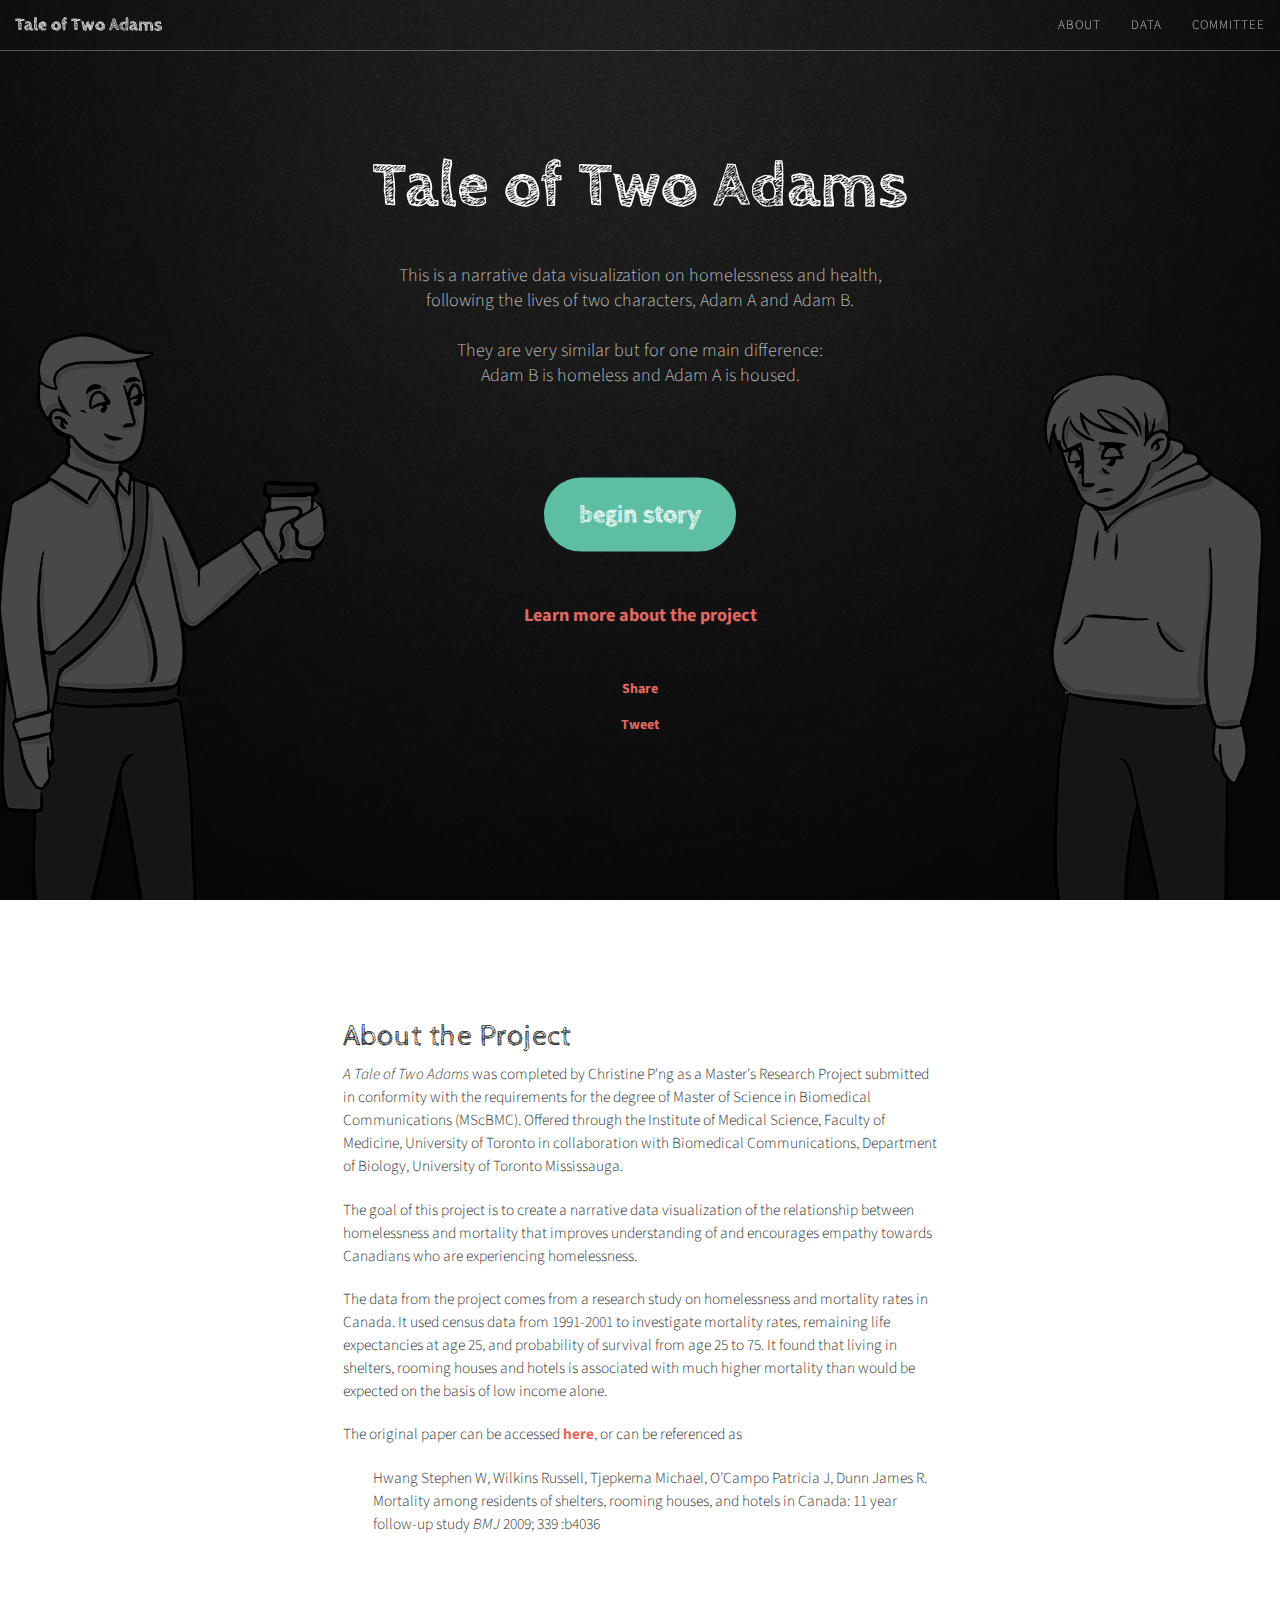
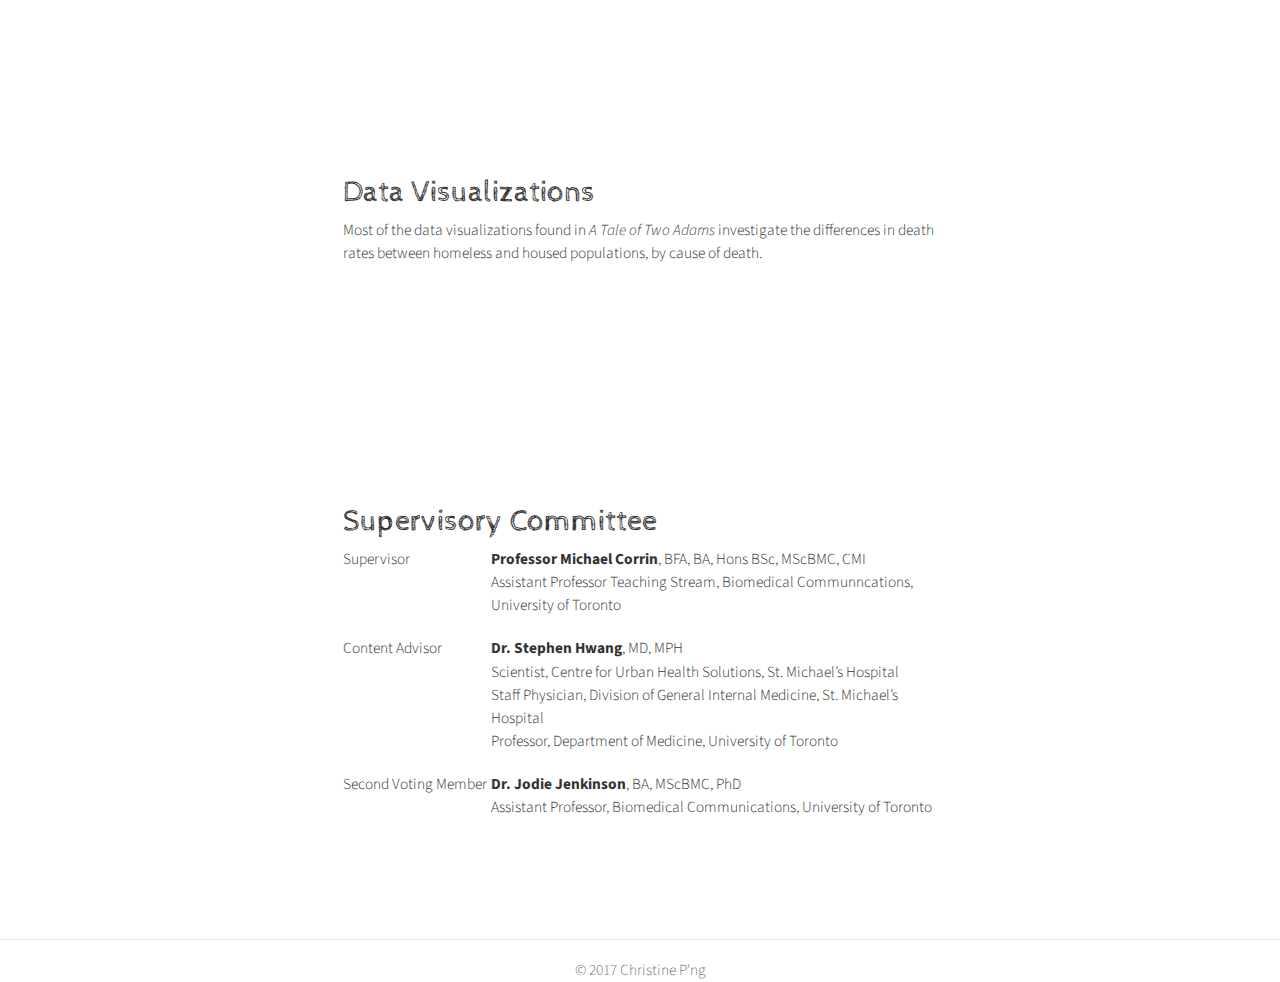
==== commit e380894c: "final update" ====
--- a/index.html
+++ b/index.html
@@ -60,7 +60,8 @@
   fjs.parentNode.insertBefore(js, fjs);
 }(document, 'script', 'facebook-jssdk'));</script>
 
-<a href="https://twitter.com/share" class="twitter-share-button" data-show-count="false">Tweet</a><script async src="//platform.twitter.com/widgets.js" charset="utf-8"></script>
+<script async src="//platform.twitter.com/widgets.js" charset="utf-8"></script>
+
 
   <nav id="mainNav" class="navbar navbar-default navbar-fixed-top bg-inverse">
     <div class="container-fluid">
@@ -83,6 +84,10 @@
                 </li>
 
                 <li>
+                    <a class="page-scroll" href="#datavis" style="font-weight: 300;">Data</a>
+                </li>
+
+                <li>
                     <a class="page-scroll" href="#committee" style="font-weight: 300;">Committee</a>
                 </li>
                 
@@ -111,9 +116,10 @@
             <div class="vertical_space"></div>
 
             <div class="col-md-12">
-                
+
                 <div class="fb-share-button share_btn" data-href="https://taleoftwoadams.com" data-layout="button" data-size="large" data-mobile-iframe="true"><a class="fb-xfbml-parse-ignore" target="_blank" href="https://www.facebook.com/sharer/sharer.php?u=https%3A%2F%2Ftaleoftwoadams.com%2F&amp;src=sdkpreparse">Share</a></div>
             
+
             
                 <div class="share_btn">
                   <a class="twitter-share-button"
@@ -156,6 +162,23 @@
 
 </section>
 
+
+<section id="datavis">
+  
+  <div class="container-fluid">
+    <div class="row no-gutter col-lg-6 col-lg-offset-3 col-sm-8 col-sm-offset-2">
+       
+      
+          <h2 class="fancy-font">Data Visualizations</h2>
+          <p>Most of the data visualizations found in <em>A Tale of Two Adams</em> investigate the differences in death rates between homeless and housed populations, by cause of death.</p>
+          
+      </div>
+        
+    </div>
+  </div>
+
+</section>
+
 <section id="committee">
   <div class="container-fluid">
    <div class="row no-gutter col-lg-6 col-lg-offset-3 col-sm-8 col-sm-offset-2">
@@ -175,14 +198,11 @@
           </div>
           <div class="col-xs-9">
             <p><b>Dr. Stephen Hwang</b>, MD, MPH
-            <br>Scientist, Li Ka Shing Knowledge Institute, St. Michael’s Hospital
+            <br>Scientist, Centre for Urban Health Solutions, St. Michael’s Hospital
             <br>Staff Physician, Division of General Internal Medicine, St. Michael’s Hospital
-            <br>Director, Division of General Internal Medicine, University of Toronto
             <br>Professor, Department of Medicine, University of Toronto
-            <br>Professor, Dalla Lana School of Public Health, University of Toronto
-            <br>Professor, Institute of Health Policy, Management and Evaluation, University of Toronto</p>
-          </div>
-
+          </div>
+          
           <div class="col-xs-3">
             <p>Second Voting Member</p>
           </div>
